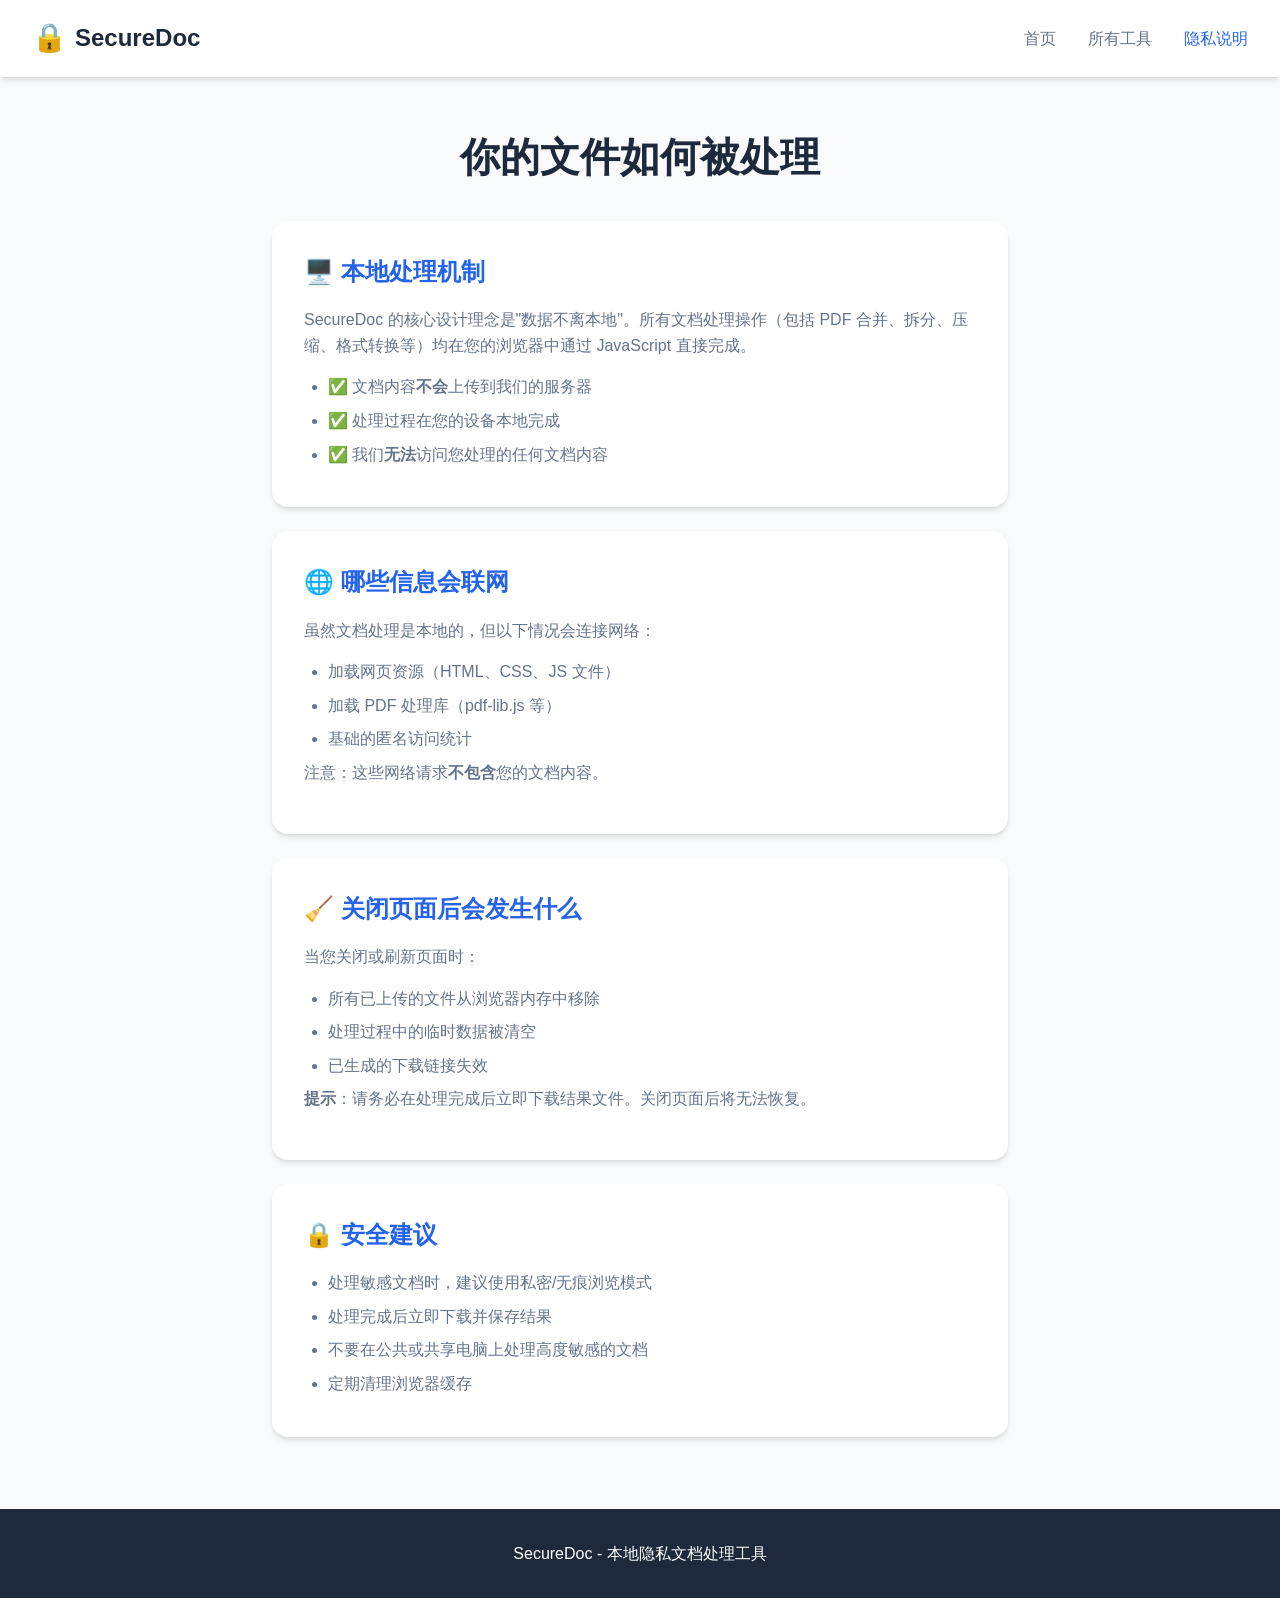
==== privacy.html @ fec706ee "Initial commit: homepage + PDF merge tool" ====
<!DOCTYPE html>
<html lang="zh-CN">
<head>
    <meta charset="UTF-8">
    <meta name="viewport" content="width=device-width, initial-scale=1.0">
    <title>隐私说明 - SecureDoc</title>
    <link rel="stylesheet" href="css/style.css">
</head>
<body>
    <nav class="navbar">
        <div class="nav-brand">
            <span class="logo">🔒</span>
            <span class="brand-name">SecureDoc</span>
        </div>
        <div class="nav-links">
            <a href="index.html">首页</a>
            <a href="index.html#tools">所有工具</a>
            <a href="privacy.html" class="active">隐私说明</a>
        </div>
    </nav>

    <main>
        <section class="privacy-page">
            <h1>你的文件如何被处理</h1>
            
            <div class="privacy-content-block">
                <h2>🖥️ 本地处理机制</h2>
                <p>SecureDoc 的核心设计理念是"数据不离本地"。所有文档处理操作（包括 PDF 合并、拆分、压缩、格式转换等）均在您的浏览器中通过 JavaScript 直接完成。</p>
                <ul>
                    <li>✅ 文档内容<strong>不会</strong>上传到我们的服务器</li>
                    <li>✅ 处理过程在您的设备本地完成</li>
                    <li>✅ 我们<strong>无法</strong>访问您处理的任何文档内容</li>
                </ul>
            </div>

            <div class="privacy-content-block">
                <h2>🌐 哪些信息会联网</h2>
                <p>虽然文档处理是本地的，但以下情况会连接网络：</p>
                <ul>
                    <li>加载网页资源（HTML、CSS、JS 文件）</li>
                    <li>加载 PDF 处理库（pdf-lib.js 等）</li>
                    <li>基础的匿名访问统计</li>
                </ul>
                <p>注意：这些网络请求<strong>不包含</strong>您的文档内容。</p>
            </div>

            <div class="privacy-content-block">
                <h2>🧹 关闭页面后会发生什么</h2>
                <p>当您关闭或刷新页面时：</p>
                <ul>
                    <li>所有已上传的文件从浏览器内存中移除</li>
                    <li>处理过程中的临时数据被清空</li>
                    <li>已生成的下载链接失效</li>
                </ul>
                <p><strong>提示</strong>：请务必在处理完成后立即下载结果文件。关闭页面后将无法恢复。</p>
            </div>

            <div class="privacy-content-block">
                <h2>🔒 安全建议</h2>
                <ul>
                    <li>处理敏感文档时，建议使用私密/无痕浏览模式</li>
                    <li>处理完成后立即下载并保存结果</li>
                    <li>不要在公共或共享电脑上处理高度敏感的文档</li>
                    <li>定期清理浏览器缓存</li>
                </ul>
            </div>
        </section>
    </main>

    <footer class="footer">
        <div class="footer-content">
            <p>SecureDoc - 本地隐私文档处理工具</p>
        </div>
    </footer>
</body>
</html>
---- css/style.css ----
/* Reset & Base */
* {
    margin: 0;
    padding: 0;
    box-sizing: border-box;
}

:root {
    --primary-color: #2563eb;
    --primary-dark: #1d4ed8;
    --secondary-color: #64748b;
    --success-color: #10b981;
    --bg-color: #f8fafc;
    --card-bg: #ffffff;
    --text-primary: #1e293b;
    --text-secondary: #64748b;
    --border-color: #e2e8f0;
    --shadow: 0 4px 6px -1px rgba(0,0,0,0.1), 0 2px 4px -2px rgba(0,0,0,0.1);
    --shadow-lg: 0 10px 15px -3px rgba(0,0,0,0.1), 0 4px 6px -4px rgba(0,0,0,0.1);
}

body {
    font-family: -apple-system, BlinkMacSystemFont, 'Segoe UI', Roboto, 'Helvetica Neue', Arial, sans-serif;
    line-height: 1.6;
    color: var(--text-primary);
    background-color: var(--bg-color);
    min-height: 100vh;
}

/* Navbar */
.navbar {
    display: flex;
    justify-content: space-between;
    align-items: center;
    padding: 1rem 2rem;
    background: var(--card-bg);
    box-shadow: var(--shadow);
    position: sticky;
    top: 0;
    z-index: 100;
}

.nav-brand {
    display: flex;
    align-items: center;
    gap: 0.5rem;
    font-size: 1.5rem;
    font-weight: 700;
}

.logo {
    font-size: 1.75rem;
}

.nav-links {
    display: flex;
    gap: 2rem;
}

.nav-links a {
    text-decoration: none;
    color: var(--text-secondary);
    font-weight: 500;
    transition: color 0.2s;
}

.nav-links a:hover,
.nav-links a.active {
    color: var(--primary-color);
}

/* Hero Section */
.hero {
    padding: 5rem 2rem;
    text-align: center;
    background: linear-gradient(135deg, #667eea 0%, #764ba2 100%);
    color: white;
}

.hero h1 {
    font-size: 3rem;
    font-weight: 800;
    margin-bottom: 1rem;
    line-height: 1.2;
}

.hero .highlight {
    background: linear-gradient(transparent 60%, rgba(255,255,255,0.3) 60%);
}

.hero-subtitle {
    font-size: 1.25rem;
    opacity: 0.9;
    margin-bottom: 2rem;
    max-width: 600px;
    margin-left: auto;
    margin-right: auto;
}

.hero-cta {
    display: flex;
    gap: 1rem;
    justify-content: center;
    margin-bottom: 2rem;
}

.btn {
    padding: 0.875rem 2rem;
    border-radius: 0.5rem;
    font-weight: 600;
    text-decoration: none;
    transition: all 0.2s;
    display: inline-block;
    cursor: pointer;
    border: none;
    font-size: 1rem;
}

.btn-primary {
    background: white;
    color: var(--primary-color);
}

.btn-primary:hover {
    transform: translateY(-2px);
    box-shadow: 0 10px 20px rgba(0,0,0,0.2);
}

.btn-secondary {
    background: transparent;
    color: white;
    border: 2px solid rgba(255,255,255,0.5);
}

.btn-secondary:hover {
    background: rgba(255,255,255,0.1);
}

.trust-badges {
    display: flex;
    gap: 1rem;
    justify-content: center;
    flex-wrap: wrap;
}

.badge {
    background: rgba(255,255,255,0.2);
    padding: 0.5rem 1rem;
    border-radius: 2rem;
    font-size: 0.875rem;
}

/* Tools Section */
.tools-section {
    padding: 4rem 2rem;
    max-width: 1200px;
    margin: 0 auto;
}

.tools-section h2 {
    text-align: center;
    font-size: 2rem;
    margin-bottom: 2rem;
    color: var(--text-primary);
}

.tools-grid {
    display: grid;
    grid-template-columns: repeat(auto-fill, minmax(280px, 1fr));
    gap: 1.5rem;
}

.tool-card {
    background: var(--card-bg);
    border-radius: 1rem;
    padding: 2rem;
    text-decoration: none;
    color: inherit;
    box-shadow: var(--shadow);
    transition: all 0.2s;
    border: 2px solid transparent;
}

.tool-card:hover {
    transform: translateY(-4px);
    box-shadow: var(--shadow-lg);
    border-color: var(--primary-color);
}

.tool-icon {
    font-size: 2.5rem;
    margin-bottom: 1rem;
}

.tool-card h3 {
    font-size: 1.25rem;
    margin-bottom: 0.5rem;
    color: var(--text-primary);
}

.tool-card p {
    color: var(--text-secondary);
    font-size: 0.875rem;
}

/* Privacy Section */
.privacy-section {
    padding: 4rem 2rem;
    background: white;
}

.privacy-content {
    max-width: 1000px;
    margin: 0 auto;
}

.privacy-section h2 {
    text-align: center;
    font-size: 2rem;
    margin-bottom: 3rem;
}

.privacy-features {
    display: grid;
    grid-template-columns: repeat(auto-fit, minmax(280px, 1fr));
    gap: 2rem;
}

.feature {
    text-align: center;
    padding: 2rem;
}

.feature-icon {
    font-size: 3rem;
    margin-bottom: 1rem;
}

.feature h3 {
    font-size: 1.25rem;
    margin-bottom: 0.5rem;
}

.feature p {
    color: var(--text-secondary);
}

/* Footer */
.footer {
    background: var(--text-primary);
    color: white;
    padding: 2rem;
    text-align: center;
}

.footer-note {
    opacity: 0.7;
    font-size: 0.875rem;
    margin-top: 0.5rem;
}

/* Privacy Page */
.privacy-page {
    max-width: 800px;
    margin: 0 auto;
    padding: 3rem 2rem;
}

.privacy-page h1 {
    font-size: 2.5rem;
    margin-bottom: 2rem;
    text-align: center;
}

.privacy-content-block {
    background: var(--card-bg);
    padding: 2rem;
    border-radius: 1rem;
    margin-bottom: 1.5rem;
    box-shadow: var(--shadow);
}

.privacy-content-block h2 {
    font-size: 1.5rem;
    margin-bottom: 1rem;
    color: var(--primary-color);
}

.privacy-content-block p {
    margin-bottom: 1rem;
    color: var(--text-secondary);
}

.privacy-content-block ul {
    margin-left: 1.5rem;
    color: var(--text-secondary);
}

.privacy-content-block li {
    margin-bottom: 0.5rem;
}

/* Tool Page Styles */
.tool-page {
    max-width: 900px;
    margin: 0 auto;
    padding: 2rem;
}

.tool-header {
    text-align: center;
    margin-bottom: 2rem;
}

.tool-header h1 {
    font-size: 2rem;
    margin-bottom: 0.5rem;
}

.tool-header p {
    color: var(--text-secondary);
}

.trust-banner {
    background: linear-gradient(135deg, #10b981 0%, #059669 100%);
    color: white;
    padding: 0.75rem 1rem;
    border-radius: 0.5rem;
    text-align: center;
    margin-bottom: 2rem;
    font-size: 0.875rem;
}

.upload-area {
    border: 3px dashed var(--border-color);
    border-radius: 1rem;
    padding: 3rem;
    text-align: center;
    background: var(--card-bg);
    transition: all 0.2s;
    margin-bottom: 2rem;
}

.upload-area:hover,
.upload-area.dragover {
    border-color: var(--primary-color);
    background: #f0f7ff;
}

.upload-icon {
    font-size: 3rem;
    margin-bottom: 1rem;
}

.upload-text {
    font-size: 1.125rem;
    color: var(--text-primary);
    margin-bottom: 0.5rem;
}

.upload-hint {
    font-size: 0.875rem;
    color: var(--text-secondary);
}

.file-list {
    margin-bottom: 2rem;
}

.file-item {
    display: flex;
    align-items: center;
    gap: 1rem;
    padding: 1rem;
    background: var(--card-bg);
    border-radius: 0.5rem;
    margin-bottom: 0.75rem;
    box-shadow: var(--shadow);
}

.file-icon {
    font-size: 1.5rem;
}

.file-info {
    flex: 1;
}

.file-name {
    font-weight: 500;
    margin-bottom: 0.25rem;
}

.file-size {
    font-size: 0.75rem;
    color: var(--text-secondary);
}

.file-remove {
    background: #fee2e2;
    color: #dc2626;
    border: none;
    width: 2rem;
    height: 2rem;
    border-radius: 0.375rem;
    cursor: pointer;
    font-size: 1rem;
    transition: background 0.2s;
}

.file-remove:hover {
    background: #fecaca;
}

.file-move {
    display: flex;
    flex-direction: column;
    gap: 0.25rem;
}

.file-move button {
    background: var(--bg-color);
    border: none;
    width: 1.5rem;
    height: 1.5rem;
    border-radius: 0.25rem;
    cursor: pointer;
    font-size: 0.75rem;
}

.action-buttons {
    display: flex;
    gap: 1rem;
    justify-content: center;
}

.progress-container {
    display: none;
    margin: 2rem 0;
}

.progress-container.active {
    display: block;
}

.progress-bar {
    height: 0.5rem;
    background: var(--border-color);
    border-radius: 0.25rem;
    overflow: hidden;
}

.progress-fill {
    height: 100%;
    background: var(--primary-color);
    width: 0%;
    transition: width 0.3s;
}

.progress-text {
    text-align: center;
    margin-top: 0.5rem;
    color: var(--text-secondary);
    font-size: 0.875rem;
}

.result-area {
    display: none;
    text-align: center;
    padding: 2rem;
    background: #f0fdf4;
    border-radius: 1rem;
    margin-top: 2rem;
}

.result-area.active {
    display: block;
}

.result-area h3 {
    color: var(--success-color);
    margin-bottom: 1rem;
}

/* Responsive */
@media (max-width: 768px) {
    .hero h1 {
        font-size: 2rem;
    }
    
    .nav-links {
        gap: 1rem;
    }
    
    .hero-cta {
        flex-direction: column;
        align-items: center;
    }
    
    .tools-grid {
        grid-template-columns: 1fr;
    }
}
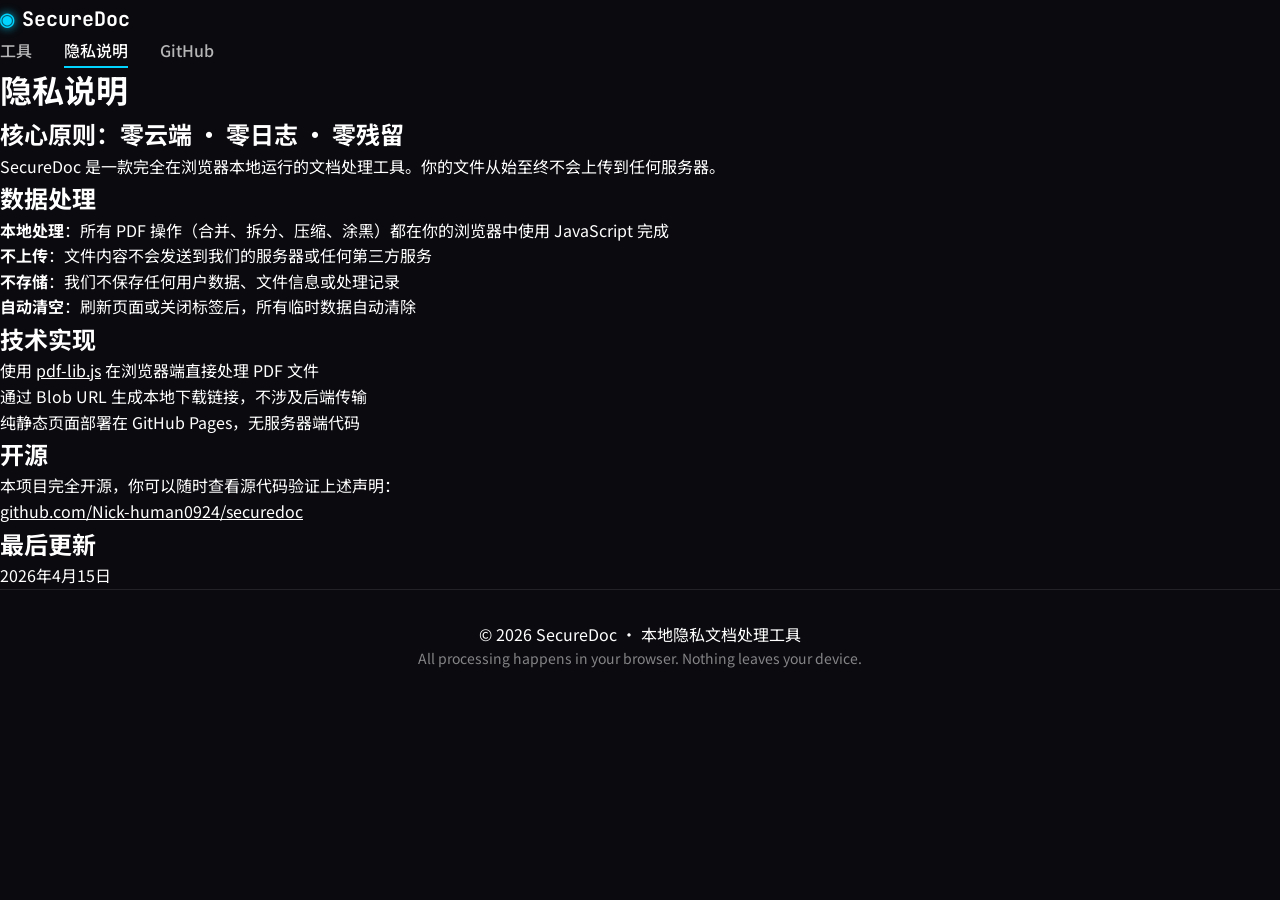
==== commit 12bb276f: "Phase 2: Complete redesign with dark theme + PDF redact/split/compress features" ====
--- a/privacy.html
+++ b/privacy.html
@@ -4,73 +4,67 @@
     <meta charset="UTF-8">
     <meta name="viewport" content="width=device-width, initial-scale=1.0">
     <title>隐私说明 - SecureDoc</title>
+    <meta name="description" content="SecureDoc 隐私说明 - 本地处理，零云端，零日志，零残留">
+    <link rel="preconnect" href="https://fonts.googleapis.com">
+    <link rel="preconnect" href="https://fonts.gstatic.com" crossorigin>
+    <link href="https://fonts.googleapis.com/css2?family=JetBrains+Mono:wght@300;400;500;700&family=Noto+Sans+SC:wght@300;400;500;700;900&display=swap" rel="stylesheet">
     <link rel="stylesheet" href="css/style.css">
 </head>
 <body>
-    <nav class="navbar">
+    <nav class="nav">
         <div class="nav-brand">
-            <span class="logo">🔒</span>
-            <span class="brand-name">SecureDoc</span>
+            <span class="logo">◉</span>
+            <span>SecureDoc</span>
         </div>
         <div class="nav-links">
-            <a href="index.html">首页</a>
-            <a href="index.html#tools">所有工具</a>
+            <a href="index.html">工具</a>
             <a href="privacy.html" class="active">隐私说明</a>
+            <a href="https://github.com/Nick-human0924/securedoc" target="_blank">GitHub</a>
         </div>
     </nav>
 
-    <main>
-        <section class="privacy-page">
-            <h1>你的文件如何被处理</h1>
-            
-            <div class="privacy-content-block">
-                <h2>🖥️ 本地处理机制</h2>
-                <p>SecureDoc 的核心设计理念是"数据不离本地"。所有文档处理操作（包括 PDF 合并、拆分、压缩、格式转换等）均在您的浏览器中通过 JavaScript 直接完成。</p>
-                <ul>
-                    <li>✅ 文档内容<strong>不会</strong>上传到我们的服务器</li>
-                    <li>✅ 处理过程在您的设备本地完成</li>
-                    <li>✅ 我们<strong>无法</strong>访问您处理的任何文档内容</li>
-                </ul>
-            </div>
+    <main class="privacy-content">
+        <h1>隐私说明</h1>
 
-            <div class="privacy-content-block">
-                <h2>🌐 哪些信息会联网</h2>
-                <p>虽然文档处理是本地的，但以下情况会连接网络：</p>
-                <ul>
-                    <li>加载网页资源（HTML、CSS、JS 文件）</li>
-                    <li>加载 PDF 处理库（pdf-lib.js 等）</li>
-                    <li>基础的匿名访问统计</li>
-                </ul>
-                <p>注意：这些网络请求<strong>不包含</strong>您的文档内容。</p>
-            </div>
+        <div class="privacy-block">
+            <h2>核心原则：零云端 · 零日志 · 零残留</h2>
+            <p>SecureDoc 是一款完全在浏览器本地运行的文档处理工具。你的文件从始至终不会上传到任何服务器。</p>
+        </div>
 
-            <div class="privacy-content-block">
-                <h2>🧹 关闭页面后会发生什么</h2>
-                <p>当您关闭或刷新页面时：</p>
-                <ul>
-                    <li>所有已上传的文件从浏览器内存中移除</li>
-                    <li>处理过程中的临时数据被清空</li>
-                    <li>已生成的下载链接失效</li>
-                </ul>
-                <p><strong>提示</strong>：请务必在处理完成后立即下载结果文件。关闭页面后将无法恢复。</p>
-            </div>
+        <div class="privacy-block">
+            <h2>数据处理</h2>
+            <ul>
+                <li><strong>本地处理</strong>：所有 PDF 操作（合并、拆分、压缩、涂黑）都在你的浏览器中使用 JavaScript 完成</li>
+                <li><strong>不上传</strong>：文件内容不会发送到我们的服务器或任何第三方服务</li>
+                <li><strong>不存储</strong>：我们不保存任何用户数据、文件信息或处理记录</li>
+                <li><strong>自动清空</strong>：刷新页面或关闭标签后，所有临时数据自动清除</li>
+            </ul>
+        </div>
 
-            <div class="privacy-content-block">
-                <h2>🔒 安全建议</h2>
-                <ul>
-                    <li>处理敏感文档时，建议使用私密/无痕浏览模式</li>
-                    <li>处理完成后立即下载并保存结果</li>
-                    <li>不要在公共或共享电脑上处理高度敏感的文档</li>
-                    <li>定期清理浏览器缓存</li>
-                </ul>
-            </div>
-        </section>
+        <div class="privacy-block">
+            <h2>技术实现</h2>
+            <ul>
+                <li>使用 <a href="https://pdf-lib.js.org/" target="_blank" style="color: var(--accent)">pdf-lib.js</a> 在浏览器端直接处理 PDF 文件</li>
+                <li>通过 Blob URL 生成本地下载链接，不涉及后端传输</li>
+                <li>纯静态页面部署在 GitHub Pages，无服务器端代码</li>
+            </ul>
+        </div>
+
+        <div class="privacy-block">
+            <h2>开源</h2>
+            <p>本项目完全开源，你可以随时查看源代码验证上述声明：</p>
+            <p><a href="https://github.com/Nick-human0924/securedoc" target="_blank" style="color: var(--accent)">github.com/Nick-human0924/securedoc</a></p>
+        </div>
+
+        <div class="privacy-block">
+            <h2>最后更新</h2>
+            <p>2026年4月15日</p>
+        </div>
     </main>
 
     <footer class="footer">
-        <div class="footer-content">
-            <p>SecureDoc - 本地隐私文档处理工具</p>
-        </div>
+        <p>© 2026 SecureDoc · 本地隐私文档处理工具</p>
+        <p class="footer-note">All processing happens in your browser. Nothing leaves your device.</p>
     </footer>
 </body>
-</html>
+</html>
--- a/css/style.css
+++ b/css/style.css
@@ -1,40 +1,92 @@
-/* Reset & Base */
-* {
+/* ===== CSS RESET & VARIABLES ===== */
+*, *::before, *::after {
     margin: 0;
     padding: 0;
     box-sizing: border-box;
 }
 
 :root {
-    --primary-color: #2563eb;
-    --primary-dark: #1d4ed8;
-    --secondary-color: #64748b;
-    --success-color: #10b981;
-    --bg-color: #f8fafc;
-    --card-bg: #ffffff;
-    --text-primary: #1e293b;
-    --text-secondary: #64748b;
-    --border-color: #e2e8f0;
-    --shadow: 0 4px 6px -1px rgba(0,0,0,0.1), 0 2px 4px -2px rgba(0,0,0,0.1);
-    --shadow-lg: 0 10px 15px -3px rgba(0,0,0,0.1), 0 4px 6px -4px rgba(0,0,0,0.1);
+    /* Core Colors - Dark Theme */
+    --bg-primary: #0a0a0f;
+    --bg-secondary: #12121a;
+    --bg-card: rgba(18, 18, 26, 0.8);
+    --bg-glass: rgba(255, 255, 255, 0.03);
+    
+    /* Accent Colors - Neon */
+    --accent-cyan: #00d4ff;
+    --accent-blue: #6366f1;
+    --accent-purple: #8b5cf6;
+    --accent-green: #10b981;
+    --accent-red: #ef4444;
+    
+    /* Text Colors */
+    --text-primary: #ffffff;
+    --text-secondary: rgba(255, 255, 255, 0.7);
+    --text-muted: rgba(255, 255, 255, 0.5);
+    
+    /* Borders & Shadows */
+    --border-color: rgba(255, 255, 255, 0.1);
+    --border-glow: rgba(0, 212, 255, 0.3);
+    --shadow-glow: 0 0 20px rgba(0, 212, 255, 0.15);
+    
+    /* Fonts */
+    --font-mono: 'JetBrains Mono', 'Fira Code', monospace;
+    --font-sans: 'Noto Sans SC', -apple-system, BlinkMacSystemFont, sans-serif;
+    
+    /* Spacing */
+    --space-xs: 0.5rem;
+    --space-sm: 1rem;
+    --space-md: 1.5rem;
+    --space-lg: 2rem;
+    --space-xl: 3rem;
+    --space-xxl: 5rem;
+    
+    /* Transitions */
+    --transition-fast: 0.15s ease;
+    --transition-base: 0.3s ease;
+}
+
+html {
+    scroll-behavior: smooth;
 }
 
 body {
-    font-family: -apple-system, BlinkMacSystemFont, 'Segoe UI', Roboto, 'Helvetica Neue', Arial, sans-serif;
+    font-family: var(--font-sans);
     line-height: 1.6;
     color: var(--text-primary);
-    background-color: var(--bg-color);
+    background: var(--bg-primary);
     min-height: 100vh;
-}
-
-/* Navbar */
+    overflow-x: hidden;
+}
+
+/* ===== SCAN LINE EFFECT ===== */
+.scan-line {
+    position: fixed;
+    top: 0;
+    left: 0;
+    right: 0;
+    height: 2px;
+    background: linear-gradient(90deg, transparent, var(--accent-cyan), transparent);
+    opacity: 0.5;
+    animation: scan 8s linear infinite;
+    pointer-events: none;
+    z-index: 9999;
+}
+
+@keyframes scan {
+    0% { transform: translateY(-100vh); }
+    100% { transform: translateY(100vh); }
+}
+
+/* ===== NAVBAR ===== */
 .navbar {
     display: flex;
     justify-content: space-between;
     align-items: center;
-    padding: 1rem 2rem;
-    background: var(--card-bg);
-    box-shadow: var(--shadow);
+    padding: var(--space-sm) var(--space-lg);
+    background: var(--bg-card);
+    backdrop-filter: blur(20px);
+    border-bottom: 1px solid var(--border-color);
     position: sticky;
     top: 0;
     z-index: 100;
@@ -43,277 +95,408 @@
 .nav-brand {
     display: flex;
     align-items: center;
-    gap: 0.5rem;
+    gap: var(--space-xs);
+    font-family: var(--font-mono);
+    font-size: 1.25rem;
+    font-weight: 700;
+}
+
+.nav-brand .logo {
+    color: var(--accent-cyan);
     font-size: 1.5rem;
-    font-weight: 700;
-}
-
-.logo {
-    font-size: 1.75rem;
+    text-shadow: 0 0 10px var(--accent-cyan);
 }
 
 .nav-links {
     display: flex;
-    gap: 2rem;
+    gap: var(--space-lg);
 }
 
 .nav-links a {
     text-decoration: none;
     color: var(--text-secondary);
     font-weight: 500;
-    transition: color 0.2s;
+    transition: color var(--transition-fast);
+    position: relative;
+}
+
+.nav-links a::after {
+    content: '';
+    position: absolute;
+    bottom: -4px;
+    left: 0;
+    width: 0;
+    height: 2px;
+    background: var(--accent-cyan);
+    transition: width var(--transition-fast);
 }
 
 .nav-links a:hover,
 .nav-links a.active {
-    color: var(--primary-color);
-}
-
-/* Hero Section */
+    color: var(--text-primary);
+}
+
+.nav-links a:hover::after,
+.nav-links a.active::after {
+    width: 100%;
+}
+
+/* ===== HERO SECTION ===== */
 .hero {
-    padding: 5rem 2rem;
+    padding: var(--space-xxl) var(--space-lg);
     text-align: center;
-    background: linear-gradient(135deg, #667eea 0%, #764ba2 100%);
-    color: white;
+    position: relative;
+    overflow: hidden;
+    min-height: 80vh;
+    display: flex;
+    align-items: center;
+    justify-content: center;
+}
+
+.hero::before {
+    content: '';
+    position: absolute;
+    top: 0;
+    left: 0;
+    right: 0;
+    bottom: 0;
+    background: 
+        radial-gradient(ellipse at 20% 50%, rgba(99, 102, 241, 0.15) 0%, transparent 50%),
+        radial-gradient(ellipse at 80% 50%, rgba(0, 212, 255, 0.1) 0%, transparent 50%);
+    pointer-events: none;
+}
+
+.hero-content {
+    position: relative;
+    z-index: 1;
+    max-width: 700px;
+}
+
+.hero-badge {
+    display: inline-block;
+    padding: 0.5rem 1rem;
+    background: var(--bg-glass);
+    border: 1px solid var(--border-color);
+    border-radius: 2rem;
+    font-family: var(--font-mono);
+    font-size: 0.75rem;
+    color: var(--accent-cyan);
+    margin-bottom: var(--space-md);
 }
 
 .hero h1 {
-    font-size: 3rem;
-    font-weight: 800;
-    margin-bottom: 1rem;
-    line-height: 1.2;
+    font-size: 3.5rem;
+    font-weight: 900;
+    margin-bottom: var(--space-md);
+    line-height: 1.1;
+    letter-spacing: -0.02em;
 }
 
 .hero .highlight {
-    background: linear-gradient(transparent 60%, rgba(255,255,255,0.3) 60%);
+    background: linear-gradient(135deg, var(--accent-cyan), var(--accent-blue));
+    -webkit-background-clip: text;
+    -webkit-text-fill-color: transparent;
+    background-clip: text;
 }
 
 .hero-subtitle {
-    font-size: 1.25rem;
-    opacity: 0.9;
-    margin-bottom: 2rem;
-    max-width: 600px;
-    margin-left: auto;
-    margin-right: auto;
+    font-size: 1.125rem;
+    color: var(--text-secondary);
+    margin-bottom: var(--space-lg);
+    line-height: 1.7;
 }
 
 .hero-cta {
     display: flex;
-    gap: 1rem;
+    gap: var(--space-sm);
     justify-content: center;
-    margin-bottom: 2rem;
-}
-
+    margin-bottom: var(--space-lg);
+    flex-wrap: wrap;
+}
+
+/* ===== BUTTONS ===== */
 .btn {
+    display: inline-flex;
+    align-items: center;
+    justify-content: center;
+    gap: 0.5rem;
     padding: 0.875rem 2rem;
     border-radius: 0.5rem;
     font-weight: 600;
+    font-size: 0.9375rem;
     text-decoration: none;
-    transition: all 0.2s;
-    display: inline-block;
     cursor: pointer;
+    transition: all var(--transition-fast);
     border: none;
-    font-size: 1rem;
+    font-family: var(--font-sans);
 }
 
 .btn-primary {
-    background: white;
-    color: var(--primary-color);
+    background: linear-gradient(135deg, var(--accent-cyan), var(--accent-blue));
+    color: var(--bg-primary);
+    box-shadow: 0 4px 15px rgba(0, 212, 255, 0.3);
 }
 
 .btn-primary:hover {
     transform: translateY(-2px);
-    box-shadow: 0 10px 20px rgba(0,0,0,0.2);
+    box-shadow: 0 8px 25px rgba(0, 212, 255, 0.4);
 }
 
 .btn-secondary {
     background: transparent;
-    color: white;
-    border: 2px solid rgba(255,255,255,0.5);
+    color: var(--text-primary);
+    border: 1px solid var(--border-color);
 }
 
 .btn-secondary:hover {
-    background: rgba(255,255,255,0.1);
-}
-
+    background: var(--bg-glass);
+    border-color: var(--accent-cyan);
+}
+
+.btn:disabled {
+    opacity: 0.5;
+    cursor: not-allowed;
+}
+
+/* ===== BADGES ===== */
 .trust-badges {
     display: flex;
-    gap: 1rem;
+    gap: var(--space-sm);
     justify-content: center;
     flex-wrap: wrap;
 }
 
 .badge {
-    background: rgba(255,255,255,0.2);
+    display: inline-flex;
+    align-items: center;
+    gap: 0.5rem;
     padding: 0.5rem 1rem;
+    background: var(--bg-glass);
+    border: 1px solid var(--border-color);
     border-radius: 2rem;
     font-size: 0.875rem;
-}
-
-/* Tools Section */
-.tools-section {
-    padding: 4rem 2rem;
+    color: var(--text-secondary);
+}
+
+.badge-icon {
+    color: var(--accent-green);
+    font-size: 0.5rem;
+}
+
+/* ===== GLOW ORB ===== */
+.glow-orb {
+    position: absolute;
+    width: 400px;
+    height: 400px;
+    background: radial-gradient(circle, rgba(0, 212, 255, 0.3) 0%, transparent 70%);
+    border-radius: 50%;
+    filter: blur(60px);
+    animation: pulse 4s ease-in-out infinite;
+    pointer-events: none;
+}
+
+@keyframes pulse {
+    0%, 100% { transform: scale(1); opacity: 0.5; }
+    50% { transform: scale(1.1); opacity: 0.7; }
+}
+
+/* ===== SECTIONS ===== */
+.tools-section,
+.privacy-section {
+    padding: var(--space-xxl) var(--space-lg);
     max-width: 1200px;
     margin: 0 auto;
 }
 
-.tools-section h2 {
+.section-header {
     text-align: center;
-    font-size: 2rem;
-    margin-bottom: 2rem;
-    color: var(--text-primary);
-}
-
+    margin-bottom: var(--space-xl);
+}
+
+.section-tag {
+    font-family: var(--font-mono);
+    font-size: 0.75rem;
+    color: var(--accent-cyan);
+    letter-spacing: 0.2em;
+    margin-bottom: var(--space-xs);
+}
+
+.section-header h2 {
+    font-size: 2.5rem;
+    font-weight: 800;
+    margin-bottom: var(--space-xs);
+}
+
+.section-subtitle {
+    color: var(--text-secondary);
+    font-size: 1rem;
+}
+
+/* ===== TOOLS GRID ===== */
 .tools-grid {
     display: grid;
-    grid-template-columns: repeat(auto-fill, minmax(280px, 1fr));
-    gap: 1.5rem;
+    grid-template-columns: repeat(auto-fill, minmax(320px, 1fr));
+    gap: var(--space-md);
 }
 
 .tool-card {
-    background: var(--card-bg);
+    display: flex;
+    align-items: center;
+    gap: var(--space-md);
+    padding: var(--space-md);
+    background: var(--bg-card);
+    border: 1px solid var(--border-color);
     border-radius: 1rem;
-    padding: 2rem;
     text-decoration: none;
     color: inherit;
-    box-shadow: var(--shadow);
-    transition: all 0.2s;
-    border: 2px solid transparent;
+    transition: all var(--transition-base);
+    position: relative;
+    overflow: hidden;
+}
+
+.tool-card::before {
+    content: '';
+    position: absolute;
+    top: 0;
+    left: 0;
+    right: 0;
+    bottom: 0;
+    background: linear-gradient(135deg, rgba(0, 212, 255, 0.05), transparent);
+    opacity: 0;
+    transition: opacity var(--transition-base);
 }
 
 .tool-card:hover {
+    border-color: var(--border-glow);
+    box-shadow: var(--shadow-glow);
     transform: translateY(-4px);
-    box-shadow: var(--shadow-lg);
-    border-color: var(--primary-color);
+}
+
+.tool-card:hover::before {
+    opacity: 1;
 }
 
 .tool-icon {
-    font-size: 2.5rem;
-    margin-bottom: 1rem;
-}
-
-.tool-card h3 {
+    font-size: 2rem;
+    color: var(--accent-cyan);
+    flex-shrink: 0;
+    font-family: var(--font-mono);
+}
+
+.tool-content {
+    flex: 1;
+}
+
+.tool-content h3 {
+    font-size: 1.125rem;
+    font-weight: 600;
+    margin-bottom: 0.25rem;
+    color: var(--text-primary);
+}
+
+.tool-content p {
+    font-size: 0.875rem;
+    color: var(--text-secondary);
+    line-height: 1.5;
+}
+
+.tool-arrow {
     font-size: 1.25rem;
-    margin-bottom: 0.5rem;
-    color: var(--text-primary);
-}
-
-.tool-card p {
-    color: var(--text-secondary);
-    font-size: 0.875rem;
-}
-
-/* Privacy Section */
-.privacy-section {
-    padding: 4rem 2rem;
-    background: white;
-}
-
-.privacy-content {
-    max-width: 1000px;
-    margin: 0 auto;
-}
-
-.privacy-section h2 {
-    text-align: center;
-    font-size: 2rem;
-    margin-bottom: 3rem;
-}
-
+    color: var(--text-muted);
+    transition: all var(--transition-fast);
+}
+
+.tool-card:hover .tool-arrow {
+    color: var(--accent-cyan);
+    transform: translateX(4px);
+}
+
+/* ===== PRIVACY FEATURES ===== */
 .privacy-features {
     display: grid;
     grid-template-columns: repeat(auto-fit, minmax(280px, 1fr));
-    gap: 2rem;
+    gap: var(--space-lg);
 }
 
 .feature {
     text-align: center;
-    padding: 2rem;
+    padding: var(--space-lg);
+    background: var(--bg-card);
+    border: 1px solid var(--border-color);
+    border-radius: 1rem;
+    transition: all var(--transition-base);
+}
+
+.feature:hover {
+    border-color: var(--border-glow);
+    box-shadow: var(--shadow-glow);
 }
 
 .feature-icon {
-    font-size: 3rem;
-    margin-bottom: 1rem;
+    font-size: 2.5rem;
+    color: var(--accent-cyan);
+    margin-bottom: var(--space-sm);
+    font-family: var(--font-mono);
 }
 
 .feature h3 {
     font-size: 1.25rem;
+    font-weight: 600;
+    margin-bottom: var(--space-xs);
+}
+
+.feature p {
+    color: var(--text-secondary);
+    font-size: 0.9375rem;
+    line-height: 1.6;
+}
+
+/* ===== FOOTER ===== */
+.footer {
+    border-top: 1px solid var(--border-color);
+    padding: var(--space-lg);
+    text-align: center;
+}
+
+.footer-content {
+    max-width: 1200px;
+    margin: 0 auto;
+}
+
+.footer-brand {
+    display: inline-flex;
+    align-items: center;
+    gap: 0.5rem;
+    font-family: var(--font-mono);
+    font-weight: 700;
+    font-size: 1.125rem;
     margin-bottom: 0.5rem;
 }
 
-.feature p {
-    color: var(--text-secondary);
-}
-
-/* Footer */
-.footer {
-    background: var(--text-primary);
-    color: white;
-    padding: 2rem;
-    text-align: center;
+.footer-brand .logo {
+    color: var(--accent-cyan);
 }
 
 .footer-note {
-    opacity: 0.7;
+    color: var(--text-muted);
     font-size: 0.875rem;
-    margin-top: 0.5rem;
-}
-
-/* Privacy Page */
-.privacy-page {
-    max-width: 800px;
-    margin: 0 auto;
-    padding: 3rem 2rem;
-}
-
-.privacy-page h1 {
-    font-size: 2.5rem;
-    margin-bottom: 2rem;
-    text-align: center;
-}
-
-.privacy-content-block {
-    background: var(--card-bg);
-    padding: 2rem;
-    border-radius: 1rem;
-    margin-bottom: 1.5rem;
-    box-shadow: var(--shadow);
-}
-
-.privacy-content-block h2 {
-    font-size: 1.5rem;
-    margin-bottom: 1rem;
-    color: var(--primary-color);
-}
-
-.privacy-content-block p {
-    margin-bottom: 1rem;
-    color: var(--text-secondary);
-}
-
-.privacy-content-block ul {
-    margin-left: 1.5rem;
-    color: var(--text-secondary);
-}
-
-.privacy-content-block li {
-    margin-bottom: 0.5rem;
-}
-
-/* Tool Page Styles */
+}
+
+/* ===== TOOL PAGES ===== */
 .tool-page {
     max-width: 900px;
     margin: 0 auto;
-    padding: 2rem;
+    padding: var(--space-lg);
 }
 
 .tool-header {
     text-align: center;
-    margin-bottom: 2rem;
+    margin-bottom: var(--space-lg);
 }
 
 .tool-header h1 {
     font-size: 2rem;
+    font-weight: 700;
     margin-bottom: 0.5rem;
 }
 
@@ -322,34 +505,57 @@
 }
 
 .trust-banner {
-    background: linear-gradient(135deg, #10b981 0%, #059669 100%);
-    color: white;
-    padding: 0.75rem 1rem;
+    background: linear-gradient(135deg, rgba(16, 185, 129, 0.1), rgba(16, 185, 129, 0.05));
+    border: 1px solid rgba(16, 185, 129, 0.2);
+    color: var(--accent-green);
+    padding: 0.875rem 1rem;
     border-radius: 0.5rem;
     text-align: center;
-    margin-bottom: 2rem;
+    margin-bottom: var(--space-lg);
     font-size: 0.875rem;
-}
-
+    font-family: var(--font-mono);
+}
+
+/* ===== UPLOAD AREA ===== */
 .upload-area {
-    border: 3px dashed var(--border-color);
+    border: 2px dashed var(--border-color);
     border-radius: 1rem;
-    padding: 3rem;
+    padding: var(--space-xl);
     text-align: center;
-    background: var(--card-bg);
-    transition: all 0.2s;
-    margin-bottom: 2rem;
+    background: var(--bg-card);
+    transition: all var(--transition-base);
+    cursor: pointer;
+    position: relative;
+    overflow: hidden;
+}
+
+.upload-area::before {
+    content: '';
+    position: absolute;
+    top: 0;
+    left: 0;
+    right: 0;
+    bottom: 0;
+    background: linear-gradient(135deg, rgba(0, 212, 255, 0.03), transparent);
+    opacity: 0;
+    transition: opacity var(--transition-base);
 }
 
 .upload-area:hover,
 .upload-area.dragover {
-    border-color: var(--primary-color);
-    background: #f0f7ff;
+    border-color: var(--accent-cyan);
+    box-shadow: var(--shadow-glow);
+}
+
+.upload-area:hover::before,
+.upload-area.dragover::before {
+    opacity: 1;
 }
 
 .upload-icon {
     font-size: 3rem;
-    margin-bottom: 1rem;
+    color: var(--accent-cyan);
+    margin-bottom: var(--space-sm);
 }
 
 .upload-text {
@@ -360,26 +566,33 @@
 
 .upload-hint {
     font-size: 0.875rem;
-    color: var(--text-secondary);
-}
-
+    color: var(--text-muted);
+}
+
+/* ===== FILE LIST ===== */
 .file-list {
-    margin-bottom: 2rem;
+    margin: var(--space-lg) 0;
 }
 
 .file-item {
     display: flex;
     align-items: center;
-    gap: 1rem;
-    padding: 1rem;
-    background: var(--card-bg);
-    border-radius: 0.5rem;
-    margin-bottom: 0.75rem;
-    box-shadow: var(--shadow);
+    gap: var(--space-sm);
+    padding: var(--space-sm);
+    background: var(--bg-card);
+    border: 1px solid var(--border-color);
+    border-radius: 0.75rem;
+    margin-bottom: var(--space-xs);
+    transition: all var(--transition-fast);
+}
+
+.file-item:hover {
+    border-color: var(--border-glow);
 }
 
 .file-icon {
     font-size: 1.5rem;
+    color: var(--accent-cyan);
 }
 
 .file-info {
@@ -389,54 +602,138 @@
 .file-name {
     font-weight: 500;
     margin-bottom: 0.25rem;
+    color: var(--text-primary);
 }
 
 .file-size {
     font-size: 0.75rem;
-    color: var(--text-secondary);
+    color: var(--text-muted);
+    font-family: var(--font-mono);
+}
+
+.file-move {
+    display: flex;
+    flex-direction: column;
+    gap: 0.25rem;
+}
+
+.file-move button {
+    background: var(--bg-glass);
+    border: 1px solid var(--border-color);
+    width: 1.75rem;
+    height: 1.75rem;
+    border-radius: 0.375rem;
+    cursor: pointer;
+    color: var(--text-secondary);
+    transition: all var(--transition-fast);
+}
+
+.file-move button:hover:not(:disabled) {
+    background: var(--accent-cyan);
+    color: var(--bg-primary);
+    border-color: var(--accent-cyan);
+}
+
+.file-move button:disabled {
+    opacity: 0.3;
+    cursor: not-allowed;
 }
 
 .file-remove {
-    background: #fee2e2;
-    color: #dc2626;
-    border: none;
+    background: rgba(239, 68, 68, 0.1);
+    border: 1px solid rgba(239, 68, 68, 0.2);
+    color: var(--accent-red);
     width: 2rem;
     height: 2rem;
     border-radius: 0.375rem;
     cursor: pointer;
+    transition: all var(--transition-fast);
+}
+
+.file-remove:hover {
+    background: var(--accent-red);
+    color: white;
+}
+
+/* ===== OPTIONS PANEL ===== */
+.privacy-content-block {
+    background: var(--bg-card);
+    border: 1px solid var(--border-color);
+    border-radius: 1rem;
+    padding: var(--space-md);
+    margin-bottom: var(--space-md);
+}
+
+.privacy-content-block h3 {
     font-size: 1rem;
-    transition: background 0.2s;
-}
-
-.file-remove:hover {
-    background: #fecaca;
-}
-
-.file-move {
-    display: flex;
-    flex-direction: column;
-    gap: 0.25rem;
-}
-
-.file-move button {
-    background: var(--bg-color);
-    border: none;
-    width: 1.5rem;
-    height: 1.5rem;
-    border-radius: 0.25rem;
+    font-weight: 600;
+    margin-bottom: var(--space-sm);
+    color: var(--text-primary);
+}
+
+/* Form elements */
+select, input[type="text"], input[type="number"], input[type="range"] {
+    width: 100%;
+    padding: 0.75rem 1rem;
+    background: var(--bg-glass);
+    border: 1px solid var(--border-color);
+    border-radius: 0.5rem;
+    color: var(--text-primary);
+    font-family: var(--font-sans);
+    font-size: 0.9375rem;
+    transition: all var(--transition-fast);
+}
+
+select:focus, input:focus {
+    outline: none;
+    border-color: var(--accent-cyan);
+    box-shadow: 0 0 0 3px rgba(0, 212, 255, 0.1);
+}
+
+input[type="range"] {
+    padding: 0;
+    height: 6px;
+    background: var(--bg-glass);
     cursor: pointer;
-    font-size: 0.75rem;
-}
-
+}
+
+input[type="range"]::-webkit-slider-thumb {
+    appearance: none;
+    width: 18px;
+    height: 18px;
+    background: var(--accent-cyan);
+    border-radius: 50%;
+    cursor: pointer;
+    box-shadow: 0 0 10px rgba(0, 212, 255, 0.5);
+}
+
+label {
+    display: flex;
+    align-items: center;
+    gap: 0.5rem;
+    cursor: pointer;
+    color: var(--text-secondary);
+    font-size: 0.9375rem;
+}
+
+input[type="radio"],
+input[type="checkbox"] {
+    width: auto;
+    accent-color: var(--accent-cyan);
+}
+
+/* ===== ACTION BUTTONS ===== */
 .action-buttons {
     display: flex;
-    gap: 1rem;
+    gap: var(--space-sm);
     justify-content: center;
-}
-
+    flex-wrap: wrap;
+}
+
+/* ===== PROGRESS ===== */
 .progress-container {
     display: none;
-    margin: 2rem 0;
+    margin: var(--space-lg) 0;
 }
 
 .progress-container.active {
@@ -444,33 +741,38 @@
 }
 
 .progress-bar {
-    height: 0.5rem;
-    background: var(--border-color);
-    border-radius: 0.25rem;
+    height: 6px;
+    background: var(--bg-glass);
+    border-radius: 3px;
     overflow: hidden;
+    border: 1px solid var(--border-color);
 }
 
 .progress-fill {
     height: 100%;
-    background: var(--primary-color);
+    background: linear-gradient(90deg, var(--accent-cyan), var(--accent-blue));
     width: 0%;
-    transition: width 0.3s;
+    transition: width 0.3s ease;
+    box-shadow: 0 0 10px var(--accent-cyan);
 }
 
 .progress-text {
     text-align: center;
-    margin-top: 0.5rem;
+    margin-top: var(--space-xs);
     color: var(--text-secondary);
     font-size: 0.875rem;
-}
-
+    font-family: var(--font-mono);
+}
+
+/* ===== RESULT AREA ===== */
 .result-area {
     display: none;
     text-align: center;
-    padding: 2rem;
-    background: #f0fdf4;
+    padding: var(--space-lg);
+    background: linear-gradient(135deg, rgba(16, 185, 129, 0.1), rgba(16, 185, 129, 0.05));
+    border: 1px solid rgba(16, 185, 129, 0.2);
     border-radius: 1rem;
-    margin-top: 2rem;
+    margin-top: var(--space-lg);
 }
 
 .result-area.active {
@@ -478,18 +780,139 @@
 }
 
 .result-area h3 {
-    color: var(--success-color);
-    margin-bottom: 1rem;
-}
-
-/* Responsive */
+    color: var(--accent-green);
+    margin-bottom: var(--space-sm);
+}
+
+/* ===== PDF VIEWER (REDACT) ===== */
+.pdf-viewer {
+    background: var(--bg-secondary);
+    border: 1px solid var(--border-color);
+    border-radius: 0.75rem;
+    max-height: 600px;
+    overflow: auto;
+    padding: var(--space-sm);
+}
+
+.pdf-page {
+    background: white;
+    margin: 0 auto var(--space-sm);
+    position: relative;
+    box-shadow: 0 4px 20px rgba(0, 0, 0, 0.5);
+}
+
+.pdf-page canvas {
+    display: block;
+}
+
+.redaction-overlay {
+    position: absolute;
+    background: black;
+    cursor: move;
+    border: 1px solid rgba(255, 68, 68, 0.5);
+}
+
+.redaction-overlay:hover {
+    outline: 2px solid var(--accent-red);
+}
+
+.toolbar {
+    background: var(--bg-card);
+    border: 1px solid var(--border-color);
+    padding: var(--space-sm);
+    border-radius: 0.75rem;
+    margin-bottom: var(--space-md);
+    display: flex;
+    gap: var(--space-sm);
+    align-items: center;
+    flex-wrap: wrap;
+}
+
+.page-nav {
+    display: flex;
+    align-items: center;
+    gap: var(--space-xs);
+    font-family: var(--font-mono);
+    color: var(--text-secondary);
+}
+
+.page-nav button {
+    padding: 0.5rem 1rem;
+    background: var(--bg-glass);
+    border: 1px solid var(--border-color);
+    border-radius: 0.375rem;
+    cursor: pointer;
+    color: var(--text-primary);
+    transition: all var(--transition-fast);
+}
+
+.page-nav button:hover:not(:disabled) {
+    background: var(--accent-cyan);
+    color: var(--bg-primary);
+    border-color: var(--accent-cyan);
+}
+
+.page-nav button:disabled {
+    opacity: 0.3;
+    cursor: not-allowed;
+}
+
+.instruction {
+    background: rgba(245, 158, 11, 0.1);
+    border: 1px solid rgba(245, 158, 11, 0.2);
+    color: #f59e0b;
+    padding: 0.75rem 1rem;
+    border-radius: 0.5rem;
+    margin-bottom: var(--space-md);
+    font-size: 0.875rem;
+}
+
+/* ===== PRIVACY PAGE ===== */
+.privacy-page {
+    max-width: 800px;
+    margin: 0 auto;
+    padding: var(--space-xl) var(--space-lg);
+}
+
+.privacy-page h1 {
+    font-size: 2.5rem;
+    font-weight: 800;
+    margin-bottom: var(--space-lg);
+    text-align: center;
+}
+
+.privacy-page h2 {
+    font-size: 1.5rem;
+    font-weight: 600;
+    margin: var(--space-lg) 0 var(--space-sm);
+    color: var(--accent-cyan);
+}
+
+.privacy-page p {
+    color: var(--text-secondary);
+    line-height: 1.7;
+    margin-bottom: var(--space-sm);
+}
+
+.privacy-page ul {
+    margin-left: var(--space-md);
+    color: var(--text-secondary);
+}
+
+.privacy-page li {
+    margin-bottom: 0.5rem;
+    line-height: 1.6;
+}
+
+/* ===== RESPONSIVE ===== */
 @media (max-width: 768px) {
     .hero h1 {
-        font-size: 2rem;
+        font-size: 2.25rem;
     }
     
     .nav-links {
-        gap: 1rem;
+        gap: var(--space-sm);
+        font-size: 0.875rem;
     }
     
     .hero-cta {
@@ -500,4 +923,17 @@
     .tools-grid {
         grid-template-columns: 1fr;
     }
-}
+    
+    .tool-card {
+        flex-direction: column;
+        text-align: center;
+    }
+    
+    .tool-arrow {
+        display: none;
+    }
+    
+    .section-header h2 {
+        font-size: 1.75rem;
+    }
+}
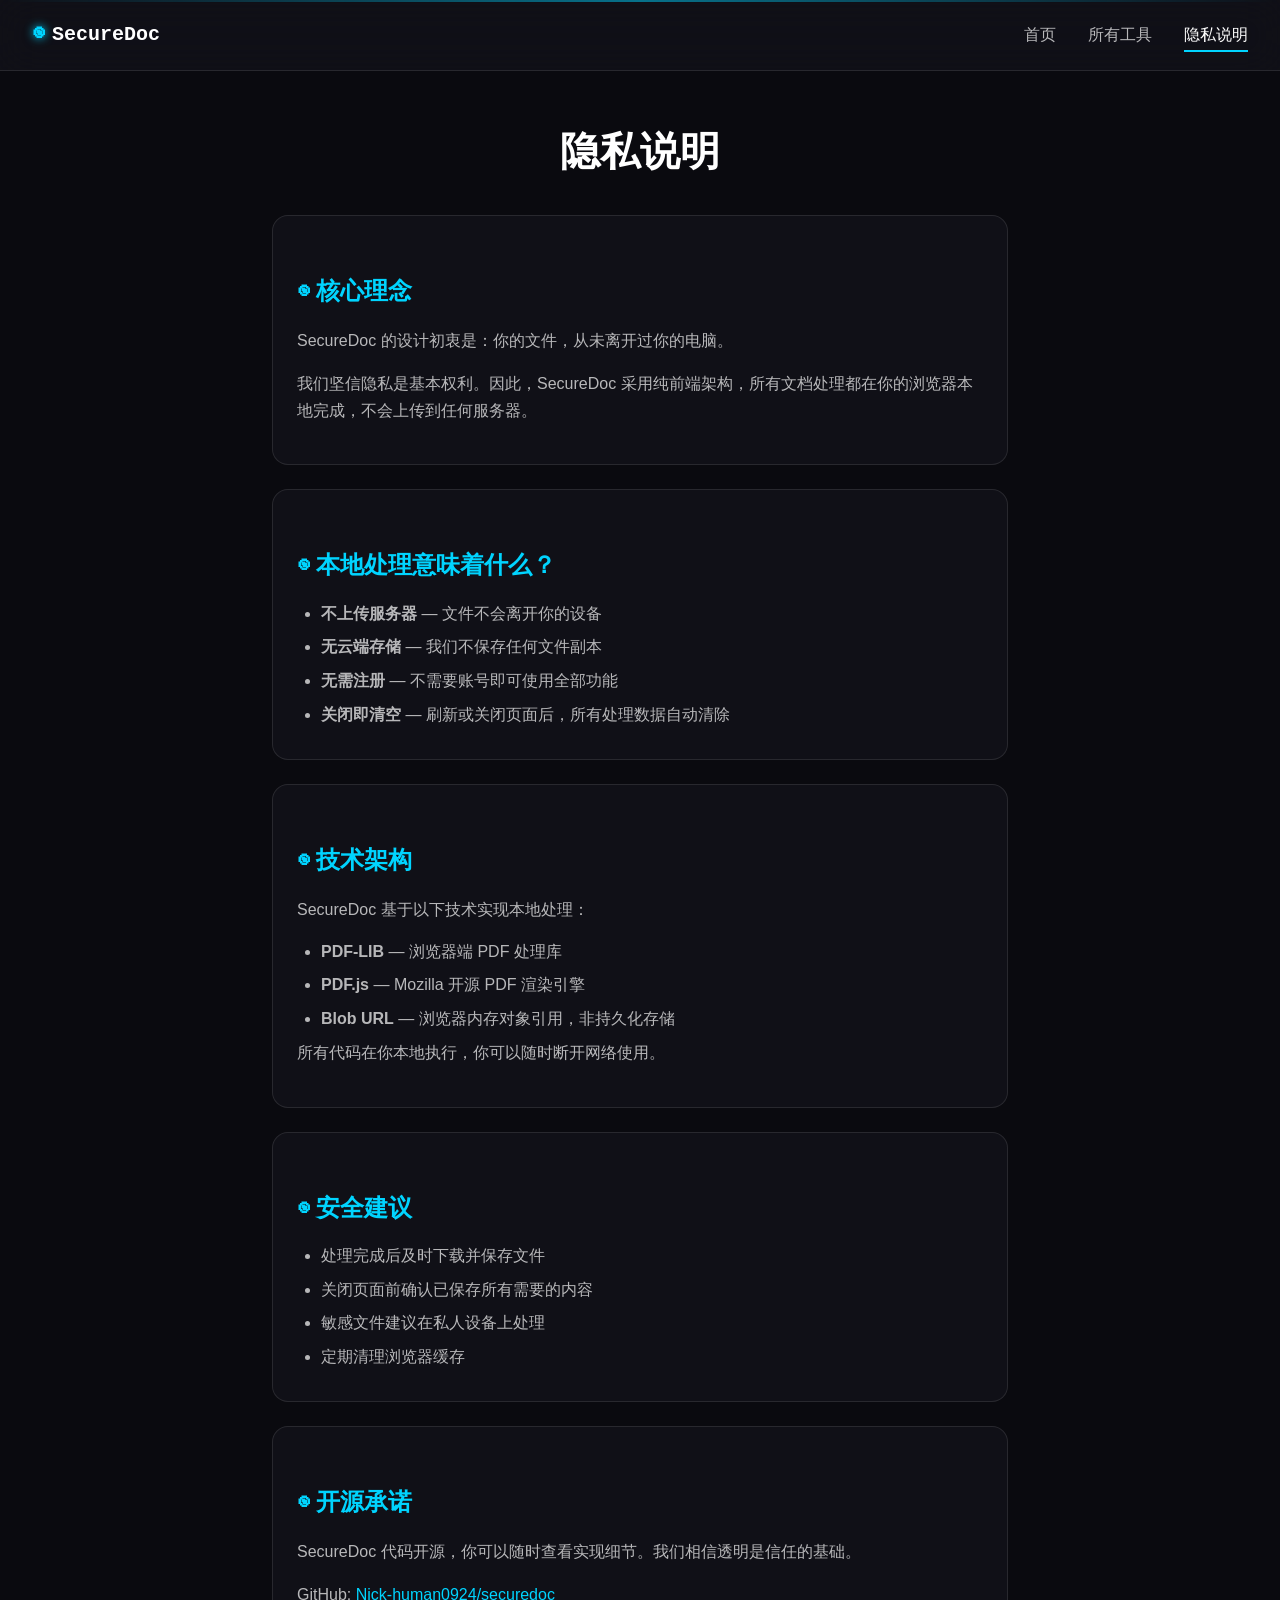
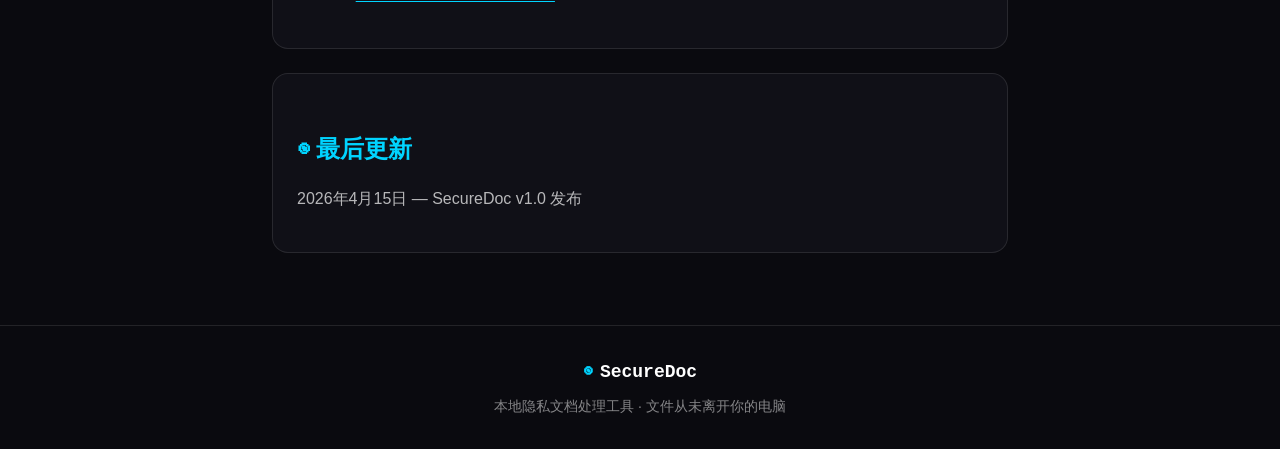
==== commit 41422f8b: "feat: complete Phase 2 - all tool pages with dark theme - Update pdf-compress.html with dark theme U" ====
--- a/privacy.html
+++ b/privacy.html
@@ -4,67 +4,83 @@
     <meta charset="UTF-8">
     <meta name="viewport" content="width=device-width, initial-scale=1.0">
     <title>隐私说明 - SecureDoc</title>
-    <meta name="description" content="SecureDoc 隐私说明 - 本地处理，零云端，零日志，零残留">
-    <link rel="preconnect" href="https://fonts.googleapis.com">
-    <link rel="preconnect" href="https://fonts.gstatic.com" crossorigin>
-    <link href="https://fonts.googleapis.com/css2?family=JetBrains+Mono:wght@300;400;500;700&family=Noto+Sans+SC:wght@300;400;500;700;900&display=swap" rel="stylesheet">
     <link rel="stylesheet" href="css/style.css">
 </head>
 <body>
-    <nav class="nav">
+    <div class="scan-line"></div>
+    
+    <nav class="navbar">
         <div class="nav-brand">
             <span class="logo">◉</span>
-            <span>SecureDoc</span>
+            <span class="brand-name">SecureDoc</span>
         </div>
         <div class="nav-links">
-            <a href="index.html">工具</a>
+            <a href="index.html">首页</a>
+            <a href="index.html#tools">所有工具</a>
             <a href="privacy.html" class="active">隐私说明</a>
-            <a href="https://github.com/Nick-human0924/securedoc" target="_blank">GitHub</a>
         </div>
     </nav>
 
-    <main class="privacy-content">
+    <main class="privacy-page">
         <h1>隐私说明</h1>
-
-        <div class="privacy-block">
-            <h2>核心原则：零云端 · 零日志 · 零残留</h2>
-            <p>SecureDoc 是一款完全在浏览器本地运行的文档处理工具。你的文件从始至终不会上传到任何服务器。</p>
+        
+        <div class="privacy-content-block">
+            <h2>◉ 核心理念</h2>
+            <p>SecureDoc 的设计初衷是：你的文件，从未离开过你的电脑。</p>
+            <p>我们坚信隐私是基本权利。因此，SecureDoc 采用纯前端架构，所有文档处理都在你的浏览器本地完成，不会上传到任何服务器。</p>
         </div>
 
-        <div class="privacy-block">
-            <h2>数据处理</h2>
+        <div class="privacy-content-block">
+            <h2>◉ 本地处理意味着什么？</h2>
             <ul>
-                <li><strong>本地处理</strong>：所有 PDF 操作（合并、拆分、压缩、涂黑）都在你的浏览器中使用 JavaScript 完成</li>
-                <li><strong>不上传</strong>：文件内容不会发送到我们的服务器或任何第三方服务</li>
-                <li><strong>不存储</strong>：我们不保存任何用户数据、文件信息或处理记录</li>
-                <li><strong>自动清空</strong>：刷新页面或关闭标签后，所有临时数据自动清除</li>
+                <li><strong>不上传服务器</strong> — 文件不会离开你的设备</li>
+                <li><strong>无云端存储</strong> — 我们不保存任何文件副本</li>
+                <li><strong>无需注册</strong> — 不需要账号即可使用全部功能</li>
+                <li><strong>关闭即清空</strong> — 刷新或关闭页面后，所有处理数据自动清除</li>
             </ul>
         </div>
 
-        <div class="privacy-block">
-            <h2>技术实现</h2>
+        <div class="privacy-content-block">
+            <h2>◉ 技术架构</h2>
+            <p>SecureDoc 基于以下技术实现本地处理：</p>
             <ul>
-                <li>使用 <a href="https://pdf-lib.js.org/" target="_blank" style="color: var(--accent)">pdf-lib.js</a> 在浏览器端直接处理 PDF 文件</li>
-                <li>通过 Blob URL 生成本地下载链接，不涉及后端传输</li>
-                <li>纯静态页面部署在 GitHub Pages，无服务器端代码</li>
+                <li><strong>PDF-LIB</strong> — 浏览器端 PDF 处理库</li>
+                <li><strong>PDF.js</strong> — Mozilla 开源 PDF 渲染引擎</li>
+                <li><strong>Blob URL</strong> — 浏览器内存对象引用，非持久化存储</li>
+            </ul>
+            <p>所有代码在你本地执行，你可以随时断开网络使用。</p>
+        </div>
+
+        <div class="privacy-content-block">
+            <h2>◉ 安全建议</h2>
+            <ul>
+                <li>处理完成后及时下载并保存文件</li>
+                <li>关闭页面前确认已保存所有需要的内容</li>
+                <li>敏感文件建议在私人设备上处理</li>
+                <li>定期清理浏览器缓存</li>
             </ul>
         </div>
 
-        <div class="privacy-block">
-            <h2>开源</h2>
-            <p>本项目完全开源，你可以随时查看源代码验证上述声明：</p>
-            <p><a href="https://github.com/Nick-human0924/securedoc" target="_blank" style="color: var(--accent)">github.com/Nick-human0924/securedoc</a></p>
+        <div class="privacy-content-block">
+            <h2>◉ 开源承诺</h2>
+            <p>SecureDoc 代码开源，你可以随时查看实现细节。我们相信透明是信任的基础。</p>
+            <p>GitHub: <a href="https://github.com/Nick-human0924/securedoc" style="color: var(--accent-cyan);">Nick-human0924/securedoc</a></p>
         </div>
 
-        <div class="privacy-block">
-            <h2>最后更新</h2>
-            <p>2026年4月15日</p>
+        <div class="privacy-content-block">
+            <h2>◉ 最后更新</h2>
+            <p>2026年4月15日 — SecureDoc v1.0 发布</p>
         </div>
     </main>
 
     <footer class="footer">
-        <p>© 2026 SecureDoc · 本地隐私文档处理工具</p>
-        <p class="footer-note">All processing happens in your browser. Nothing leaves your device.</p>
+        <div class="footer-content">
+            <div class="footer-brand">
+                <span class="logo">◉</span>
+                <span>SecureDoc</span>
+            </div>
+            <p class="footer-note">本地隐私文档处理工具 · 文件从未离开你的电脑</p>
+        </div>
     </footer>
 </body>
-</html>+</html>
